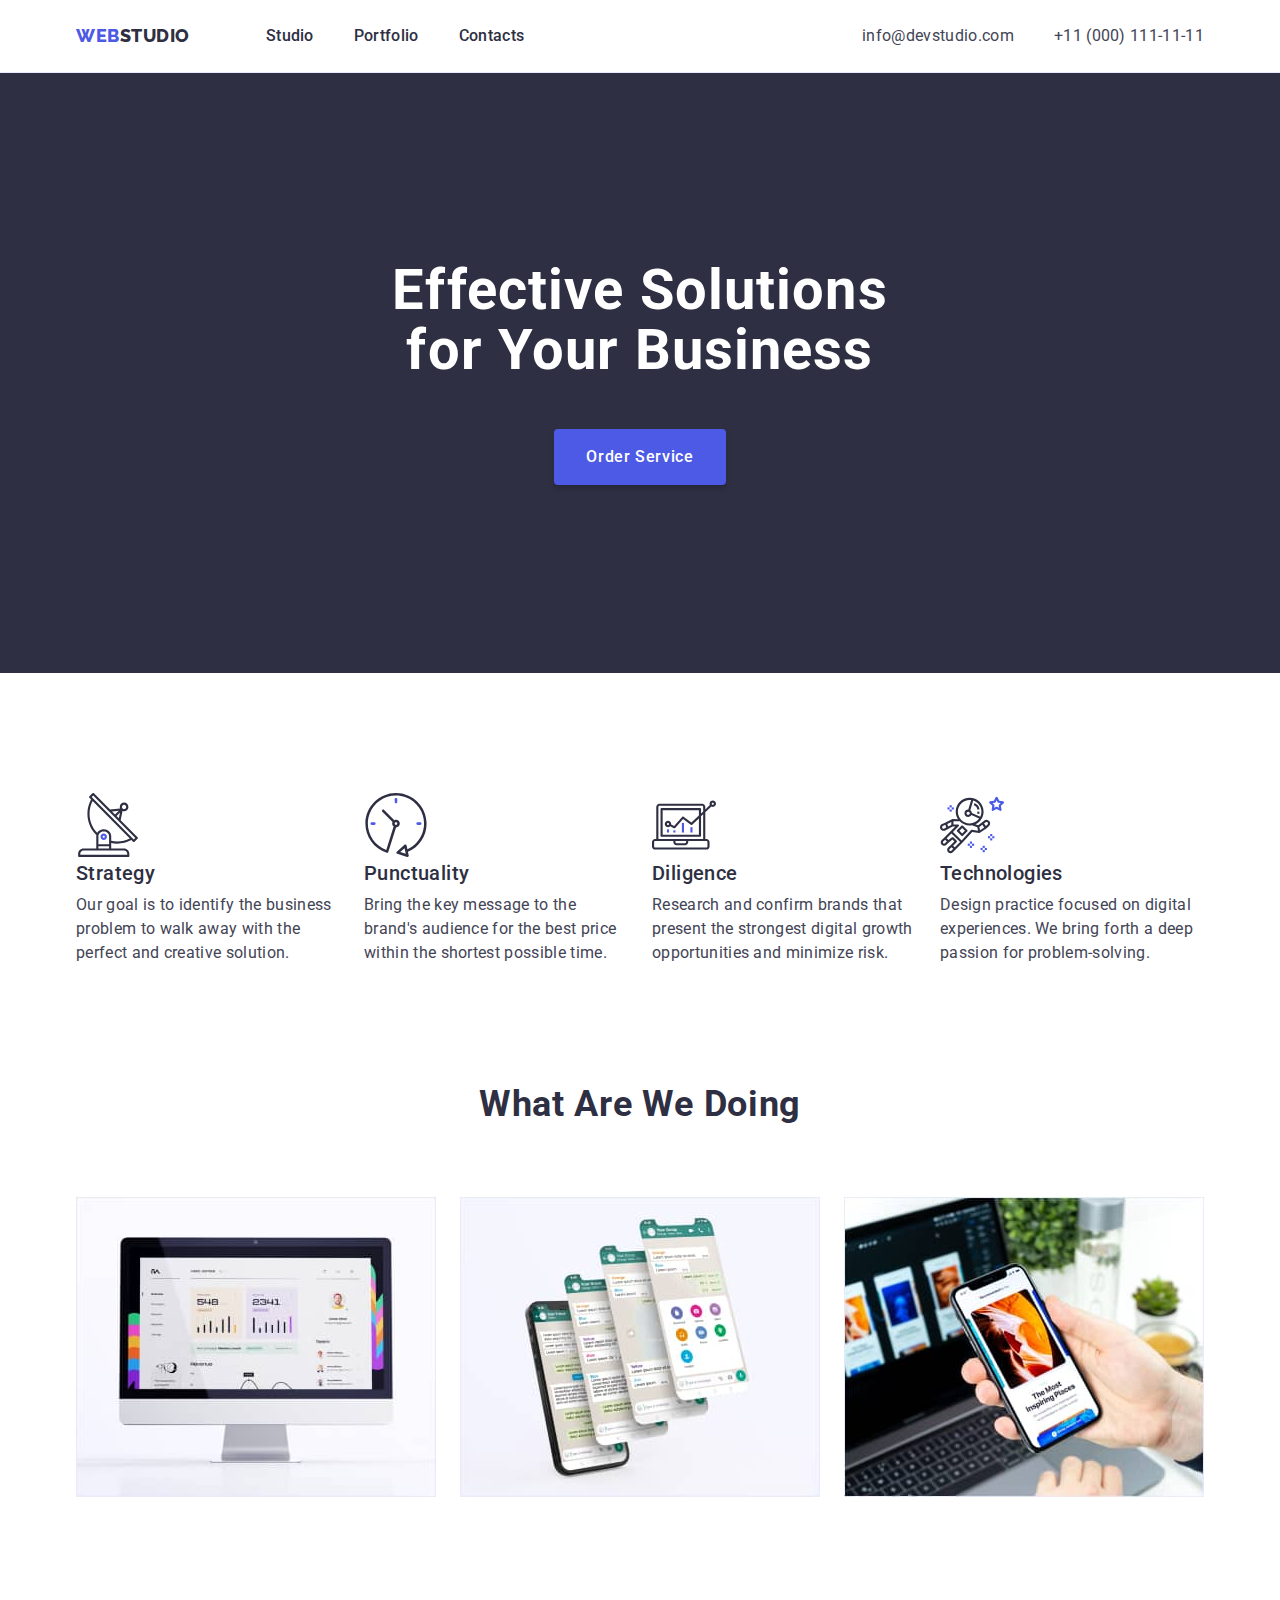
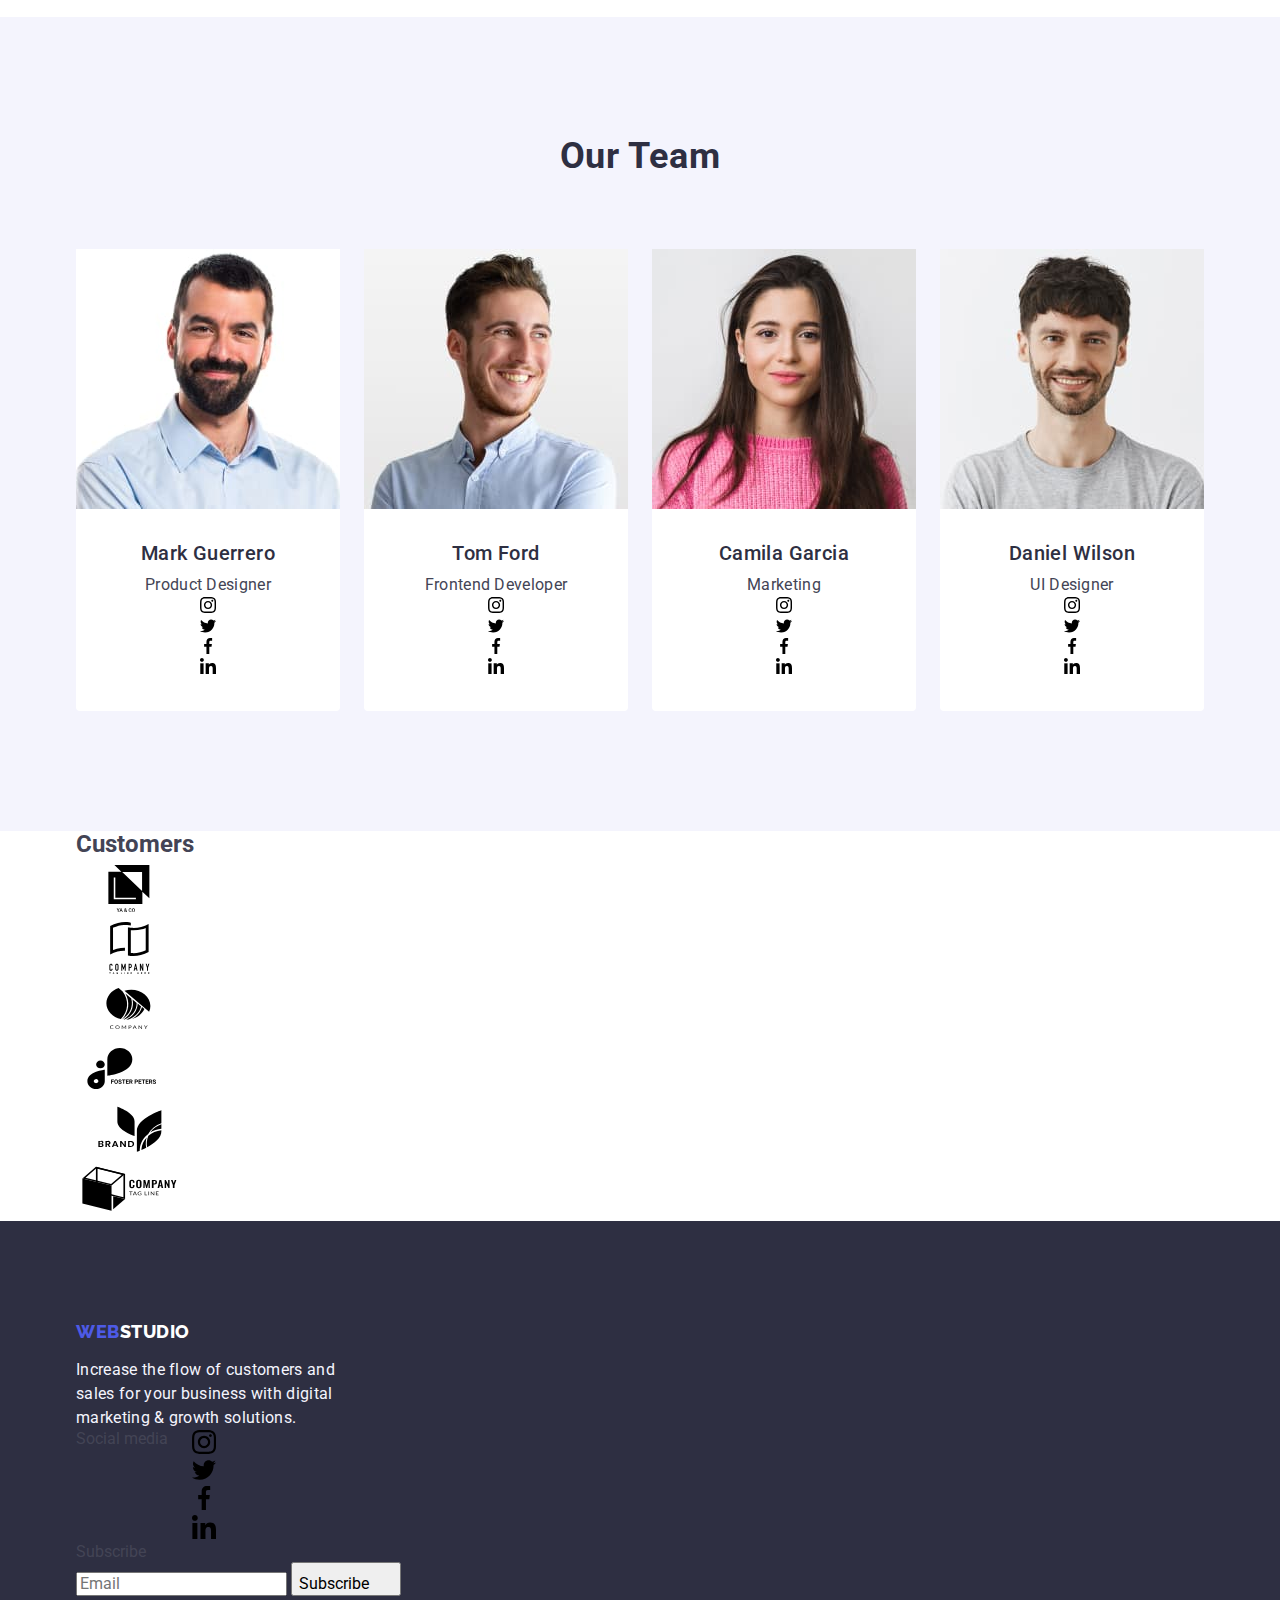
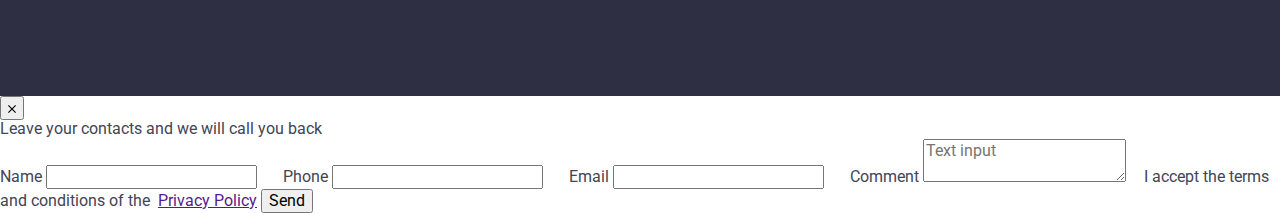
==== index.html @ 89f737aa "up" ====
<!DOCTYPE html>
<html lang="en">
 <head>
     <meta charset="UTF-8" />
     <meta http-equiv="X-UA-Compatible" content="IE=edge" />
     <meta name="viewport" content="width=device-width, initial-scale=1.0" />
     <link rel="preconnect" href="https://fonts.googleapis.com" />
     <link rel="preconnect" href="https://fonts.gstatic.com" crossorigin />
     <link href="https://fonts.googleapis.com/css2?family=Roboto:wght@400;500;700&family=Raleway:wght@800&display=swap" rel="stylesheet"/>   
     <link rel="stylesheet" href="https://cdn.jsdelivr.net/npm/modern-normalize@1.1.0/modern-normalize.min.css"/>   
     <link rel="stylesheet" href="./css/styles.css" />
     <title>Effective Solutions for Your Business</title>
 </head>
 <body>
 <!-- Header -->
 <header class="header">
     <div class="container header-container">
     <nav class="navi navi-container">
         <a class="link logo link-logo" href="./index.html">Web<span class="light-theme">Studio</span></a>
         <ul class="list list-container">       
         <li class="navi-list">   
         <a class="navi-list-item link active studio-underline" href="./index.html">Studio</a> 
         </li>         
         <li class="navi-list">
         <a class="navi-list-item link" href="./portfolio.html" >Portfolio</a>        
         </li>
         <li class="navi-list">
         <a class="navi-list-item link" href="">Contacts</a>
         </li>
         </ul>
     </nav>
     <address class="contacts contacts-container">
         <ul class="list list-contacts-container">
         <li class="contacts-list-item">
         <a class="contacts-search link" href="mailto:info@devstudio.com">info@devstudio.com</a>      
         </li>
         <li class="contacts-list-item">
         <a class="contacts-search link" href="tel:+110001111111">+11 (000) 111-11-11</a>             
         </li>
         </ul>
     </address>
     </div>
 </header>


 <!-- Primary -->
 <main>
     <section class="section-main dark-theme section">
         <div class="container hero-container">
         <h1 class="main-title">Effective Solutions for Your Business</h1>   
         <button class="button" type="button" data-modal-open>Order Service</button>
         </div>
     </section>
     <section class="section section-subtitle">
         <div class="container">
         <h2 class="middle-subtitle visually-hidden">Features</h2>
         <ul class="list subtitle-container">
         <li class="subtitle-list">
         <div class="svg-container">
         <svg class="svg-container-icon" width="64" height="64" >
         <use href="./images/icons.svg#antenna"></use>
         </svg>
         </div>
         <h3 class="subtitle-features">Strategy</h3>
         <p class="description">
             Our goal is to identify the business problem to walk away with
             the perfect and creative solution.
         </p>
         </li>
         <li class="subtitle-list">
         <div class="svg-container">
         <svg width="64" height="64" class="svg-container-icon">
         <use href="./images/icons.svg#clock"></use>
         </svg>
         </div>
         <h3 class="subtitle-features">Punctuality</h3>
         <p class="description">
             Bring the key message to the brand's audience for the best price
             within the shortest possible time.
         </p>
         </li>
         <li class="subtitle-list">
         <div class="svg-container">
         <svg width="64" height="64" class="svg-container-icon">
         <use href="./images/icons.svg#diagram"></use>
         </svg>
         </div>
         <h3 class="subtitle-features">Diligence</h3>
         <p class="description">
             Research and confirm brands that present the strongest digital
             growth opportunities and minimize risk.
         </p>
         </li>
         <li class="subtitle-list">
         <div class="svg-container">
         <svg width="64" height="64" class="svg-container-icon">
         <use href="./images/icons.svg#astronaut"></use>
         </svg>
         </div>
         <h3 class="subtitle-features">Technologies</h3>
         <p class="description">
             Design practice focused on digital experiences. We bring forth a
             deep passion for problem-solving.
         </p>
         </li>
         </ul>
         </div>
     </section>
     <section class="section image-section">
         <div class="container">
         <h2 class="image-title">What are we doing</h2>
         <ul class="list list-wrapper">
         <li class="wrapper-item">
         <img src="./images/hero/img1.jpg"  alt="website"  width="360"  height="300"/>                              
         </li>
         <li class="wrapper-item">
         <img src="./images/hero/img2.jpg" alt="website"  width="360"  height="300"/>            
         </li>
         <li class="wrapper-item"> 
         <img src="./images/hero/img3.jpg"  alt="website"  width="360"  height="300"/>       
         </li>
         </ul>
         </div>
     </section>

     <section class="section team-section">
         <div class="container">
         <h2 class="team-title">Our Team</h2>
         <ul class="list team-container">
         <li class="team-list">
         <img src="./images/team/teamcard1.jpg" alt="employee photo" width="264" height="260"/>                             
         <div class="team-list-container">
         <h3 class="employee-name">Mark Guerrero</h3>
         <p class="employee-position">Product Designer</p>
         <ul class="social-list list">
         <li class="social-list-item">
         <a href="" class="social-list-link">
         <svg width="16" height="16" class="social-list-icon">
         <use href="./images/icons.svg#instagram"></use>
         </svg>
         </a>
         </li>
         <li class="social-list-item">
         <a href="" class="social-list-link">
         <svg width="16" height="16" class="social-list-icon">
         <use href="./images/icons.svg#twitter"></use>
         </svg>
         </a>
         </li>
         <li class="social-list-item">
         <a href="" class="social-list-link">
         <svg width="16" height="16" class="social-list-icon">
         <use href="./images/icons.svg#facebook"></use>
         </svg>
         </a>
         </li>
         <li class="social-list-item">
         <a href="" class="social-list-link">
         <svg width="16" height="16" class="social-list-icon">
         <use href="./images/icons.svg#linkedin"></use>
         </svg>
         </a>
         </li>
         </ul>
         </div>
         </li>
         <li class="team-list">
         <img src="./images/team/teamcard2.jpg"  alt="employee photo" width="264" height="260"/>   
         <div class="team-list-container">
         <h3 class="employee-name">Tom Ford</h3>
         <p class="employee-position">Frontend Developer</p>
         <ul class="social-list list">
         <li class="social-list-item">
         <a href="" class="social-list-link">
         <svg width="16" height="16" class="social-list-icon">
         <use href="./images/icons.svg#instagram"></use>
         </svg>
         </a>
         </li>
         <li class="social-list-item">
         <a href="" class="social-list-link">
         <svg width="16" height="16" class="social-list-icon">
         <use href="./images/icons.svg#twitter"></use>
         </svg>
         </a>
         </li>
         <li class="social-list-item">
         <a href="" class="social-list-link">
         <svg width="16" height="16" class="social-list-icon">
         <use href="./images/icons.svg#facebook"></use>
         </svg>
         </a>
         </li>
         <li class="social-list-item">
         <a href="" class="social-list-link">
         <svg width="16" height="16" class="social-list-icon">
         <use href="./images/icons.svg#linkedin"></use>
         </svg>
         </a>
         </li>
         </ul>
         </div>
         </li>
         <li class="team-list">
         <img src="./images/team/teamcard3.jpg" alt="employee photo" width="264" height="260"/>
         <div class="team-list-container">
         <h3 class="employee-name">Camila Garcia</h3>
         <p class="employee-position">Marketing</p>
         <ul class="social-list list">
         <li class="social-list-item">
         <a href="" class="social-list-link">
         <svg width="16" height="16" class="social-list-icon">
         <use href="./images/icons.svg#instagram"></use>
         </svg>
         </a>
         </li>
         <li class="social-list-item">
         <a href="" class="social-list-link">
         <svg width="16" height="16" class="social-list-icon">
         <use href="./images/icons.svg#twitter"></use>
         </svg>
         </a>
         </li>
         <li class="social-list-item">
         <a href="" class="social-list-link">
         <svg width="16" height="16" class="social-list-icon">
         <use href="./images/icons.svg#facebook"></use>
         </svg>
         </a>
         </li>
         <li class="social-list-item">
         <a href="" class="social-list-link">
         <svg width="16" height="16" class="social-list-icon">
         <use href="./images/icons.svg#linkedin"></use>
         </svg>
         </a>
         </li>
         </ul>
         </div>
         </li>
         <li class="team-list">
         <img src="./images/team/teamcard4.jpg" alt="employee photo" width="264" height="260"/>
         <div class="team-list-container">
         <h3 class="employee-name">Daniel Wilson</h3>
         <p class="employee-position">UI Designer</p>
         <ul class="social-list list">
         <li class="social-list-item">
         <a href="" class="social-list-link">
         <svg width="16" height="16" class="social-list-icon">
         <use href="./images/icons.svg#instagram"></use>
         </svg>
         </a>
         </li>
         <li class="social-list-item">
         <a href="" class="social-list-link">
         <svg width="16" height="16" class="social-list-icon">
         <use href="./images/icons.svg#twitter"></use>
         </svg>
         </a>
         </li>
         <li class="social-list-item">
         <a href="" class="social-list-link">
         <svg width="16" height="16" class="social-list-icon">
         <use href="./images/icons.svg#facebook"></use>
         </svg>
         </a>
         </li>
         <li class="social-list-item">
         <a href="" class="social-list-link">
         <svg width="16" height="16" class="social-list-icon">
         <use href="./images/icons.svg#linkedin"></use>
         </svg>
         </a>
         </li>
         </ul>
         </div>
         </li>
         </ul>
         </div>
     </section>
     <section class="customers-section">
         <div class="container">
         <h2 class="customers-title">Customers</h2>
         <ul class="customers-list list">
         <li class="customers-list-item">
         <a href="" class="customers-list-link">
         <svg width="104" height="56" class="customers-list-icon">
         <use href="./images/icons.svg#logo"></use>
         </svg>
         </a>
         </li>
         <li class="customers-list-item">
         <a href="" class="customers-list-link">
         <svg width="104" height="56" class="customers-list-icon">
         <use href="./images/icons.svg#logo-1"></use>
         </svg>
         </a>
         </li>
         <li class="customers-list-item">
         <a href="" class="customers-list-link">
         <svg width="104" height="56" class="customers-list-icon">
         <use href="./images/icons.svg#logo-2"></use>
         </svg>
         </a>
         </li>
         <li class="customers-list-item">
         <a href="" class="customers-list-link">
         <svg width="104" height="56" class="customers-list-icon">
         <use href="./images/icons.svg#logo-3"></use>
         </svg>
         </a>
         </li>
         <li class="customers-list-item">
         <a href="" class="customers-list-link">
         <svg width="104" height="56" class="customers-list-icon">
         <use href="./images/icons.svg#logo-4"></use>
         </svg>
         </a>
         </li>
         <li class="customers-list-item">
         <a href="" class="customers-list-link">
         <svg width="104" height="56" class="customers-list-icon">
         <use href="./images/icons.svg#logo-5"></use>
         </svg>
         </a>
         </li>
         </ul>
         </div>
     </section>
 </main>

 <!-- Footer -->

 <footer class="footer">
         <div class="container footer-container">
         <div class="footer-left-container">
         <a class="link logo logo-style" href="./index.html">Web<span class="dark-theme">Studio</span></a>
         <p class="footer-text">
          Increase the flow of customers and sales for your business with
          digital marketing & growth solutions.
         </p>
         </div>
         <div class="social list-wrapper">
         <p class="social-text">Social media</p>
         <ul class="social-list-footer list">
         <li class="social-list-item">
         <a href="" class="social-list-link-footer">
         <svg width="24" height="24" class="social-list-icon-footer">
         <use href="./images/icons.svg#instagram"></use>
         </svg>
         </a>
         </li>
         <li class="social-list-item">
         <a href="" class="social-list-link-footer">
         <svg width="24" height="24" class="social-list-icon-footer">
         <use href="./images/icons.svg#twitter"></use>
         </svg>
         </a>
         </li>
         <li class="social-list-item">
         <a href="" class="social-list-link-footer">
         <svg width="24" height="24" class="social-list-icon-footer">
         <use href="./images/icons.svg#facebook"></use>
         </svg>
         </a>
         </li>
         <li class="social-list-item">
         <a href="" class="social-list-link-footer">
         <svg width="24" height="24" class="social-list-icon-footer">
         <use href="./images/icons.svg#linkedin"></use>
         </svg>
         </a>
         </li>
         </ul>
         </div>
         
     <form>
         <p class="subscr-text">Subscribe</p>
         <div class="subscr-wrapper">
         <input type="email" name="user_subscription" placeholder="Email" class="subscr-input" />
         <button type="submit" class="subscr-btn">
               Subscribe<svg width="24" height="24" class="subscr-icon">
         <use href="./images/icons.svg#subscr"></use>
         </svg>
         </button>
         </div>
         </form>
         </div>
 </footer>
 <!-- Modal -->
 
 <div class="backdrop is-hidden" data-modal>
    <div class="modal">
      <button type="button" class="modal-btn-close" data-modal-close>
        <svg width="8" height="8" class="modal-btn-icon">
          <use href="./images/icons.svg#close-button"></use>
        </svg>
      </button>
      <p class="modal-text">Leave your contacts and we will call you back</p>
      <form class="modal-form">
        <label class="modal-form-field">
          <span class="modal-form-input-desc">Name</span>
          <span class="modal-form-input-wrapper">
            <input
              type="text"
              name="user_name"
              class="modal-form-input"
              required
              pattern="^[a-zA-zа-яА-Я-і-І-ї-Ї]+$"
              minlength="2" />
            <svg class="modal-form-icon" width="18" height="18">
              <use href="./images/icons.svg#person"></use>
            </svg>
          </span>
        </label>
        <label class="modal-form-field">
          <span class="modal-form-input-desc">Phone</span>
          <span class="modal-form-input-wrapper">
            <input
              type="tel"
              name="user_phone"
              class="modal-form-input"
              required
              pattern="^\d{10}$"
              title="xxx-xxx-xx-xx" />
            <svg class="modal-form-icon" width="18" height="24">
              <use href="./images/icons.svg#phone"></use>
            </svg>
          </span>
        </label>
        <label class="modal-form-field">
          <span class="modal-form-input-desc">Email</span>
          <span class="modal-form-input-wrapper">
            <input type="email" name="user_email" class="modal-form-input" required />
            <svg class="modal-form-icon" width="18" height="24">
              <use href="./images/icons.svg#email"></use>
            </svg>
          </span>
        </label>
        <label class="modal-form-field-comments">
          <span class="modal-form-input-desc">Comment</span>
          <textarea name="user_comments" placeholder="Text input" class="modal-form-comments"></textarea>
        </label>
        <input id="user_policy" type="checkbox" name="user_policy" class="modal-form-check visually-hidden" />
        <label for="user_policy" class="modal-form-check-desc">
          <span class="modal-form-fake-check">
            <svg width="10" height="8" class="modal-form-fake-icon">
              <use href="./images/icons.svg#fake-check"></use>
            </svg>
          </span>
          I accept the terms and conditions of the&nbsp;
          <a href="" class="modal-form-check-link">Privacy Policy</a>
        </label>
        <button type="submit" class="modal-submit-btn">Send</button>
      </form>
    </div>
  </div>
  <script src="./js/modal.js"></script>
 </body>
 </html>
---- css/styles.css ----
:root {
  --primary-font: 'Roboto', sans-serif;
  --secondary-font: 'Raleway', sans-serif;
  --primary-background-color: #ffffff;
  --secondary-background-color: #4d5ae5;
  --primary-text-color: #434455;
  --secondary-text-color: #2e2f42;
  --primary-button-color: #4d5ae5;
  --primary-button-background-color: #f4f4fd;
}

h1,
h2,
h3,
p {
  margin-top: 0;
  margin-bottom: 0;
}

ul {
  margin-top: 0;
  margin-bottom: 0;
  padding-left: 0;
}

img {
  display: block;
}

body {
  font-family: var(--primary-font);
  background-color: var(--primary-background-color);
  color: var(--primary-text-color);
}

.container {
  width: 1158px;
  margin: 0 auto;
  padding: 0 15px 0 15px;
}

.section {
  padding-top: 120px;
  padding-bottom: 120px;
}

.list {
  list-style: none;
}

.link {
  text-decoration: none;
}

.dark-theme {
  color: #ffffff;
}

.light-theme {
  color: #2e2f42;
}

.visually-hidden {
  position: absolute;
  width: 1px;
  height: 1px;
  margin: -1px;
  border: 0;
  padding: 0;
  white-space: nowrap;
  clip-path: inset(100%);
  clip: rect(0 0 0 0);
  overflow: hidden;
}

.header {
  border-bottom: 1px solid #e7e9fc;
}

.header-container {
  display: flex;
  align-items: center;
  justify-content: space-between;
}

.navi-container {
  display: flex;
  align-items: center;
}

.link-logo {
  margin-right: 76px;
}

.list-container {
  display: flex;
  align-items: center;
}

.navi-list:not(:last-child) {
  margin-right: 40px;
}

.list-contacts-container {
  display: flex;
  align-items: center;
  margin-left: auto;
}

.contacts-list-item:not(:last-child) {
  margin-right: 40px;
}

.logo {
  font-family: var(--secondary-font);
  color: #4d5ae5;
}

.navi-list-item {
  display: block;
  color: var(--secondary-text-color);
  font-weight: 500;
  font-size: 16px;
  line-height: 1.5;
  letter-spacing: 0.02em;
  padding-top: 24px;
  padding-bottom: 24px;
}

.navi-list-item:hover,
.navi-list-item:focus {
  color: #404bbf;
}

.contacts {
  font-style: normal;
}

.contacts-search .link {
  font-weight: 400;
  font-size: 16px;
  line-height: 1.5;
  letter-spacing: 0.02em;
  color: #434455;
}

.contacts-search:hover,
.contacts-search:focus {
  color: #404bbf;
}

.section-main {
  padding: 188px 0;
  background: #2e2f42; 
}

.hero-container {
  text-align: center;
  margin: 0 auto;
}

.main-title {
  font-weight: 700;
  font-size: 56px;
  line-height: 1.07;
  letter-spacing: 0.02em;
  text-align: center;
  max-width: 496px;
  margin: 0 auto 48px auto;
}



.button {
  display: block;
  margin: auto;
  min-width: 169px;
  height: 56px;
  border: none;
  padding: 16px 32px 16px 32px;
  text-align: center;
  box-shadow: 0px 4px 4px rgba(0, 0, 0, 0.15);
  border-radius: 4px;
  font-family: inherit;
  font-weight: 500;
  font-size: 16px;
  line-height: 1.5;
  letter-spacing: 0.04em;
  color: #ffffff;
  background-color: #4d5ae5;
  cursor: pointer;
}

.button:hover,
.button:focus {
  background-color: #404bbf;
}

.subtitle-container {
  display: flex;
  justify-content: space-between;
  gap: 24px;
}

.subtitle-list {
  width: calc(100% - 72px / 4);
}

.subtitle-features {
  font-weight: 500;
  font-size: 20px;
  line-height: 1.2;
  letter-spacing: 0.02em;
  color: #2e2f42;
  margin-bottom: 8px;
}

.description {
  font-size: 16px;
  line-height: 1.5;
  letter-spacing: 0.02em;
  color: #434455;
}

.image-section {
  padding-top: 0;
}

.list-wrapper {
  display: flex;
  gap: 24px;
}

.wrapper-item {
  flex-basis: calc(100% - 48px / 3);
}

.image-title {
  font-weight: 700;
  font-size: 36px;
  line-height: 1.11;
  text-align: center;
  letter-spacing: 0.02em;
  text-transform: capitalize;
  color: var(--secondary-text-color);
  margin-bottom: 72px;
  text-align: center;
}

.team-section {
  background-color: #f4f4fd;
}

.team-title {
  font-size: 36px;
  line-height: 1.11;
  text-align: center;
  letter-spacing: 0.02em;
  text-transform: capitalize;
  color: var(--secondary-text-color);
  margin-bottom: 72px;
  text-align: center;
}

.team-container {
  display: flex;
  gap: 24px;
}

.team-list-container {
  padding: 32px 16px;
  text-align: center;
}

.team-list {
  background-color: #ffffff;
  flex-basis: calc(100% - 72px / 4);
  border-radius: 0px 0px 4px 4px;
}

.employee-name {
  font-weight: 500;
  font-size: 20px;
  line-height: 1.2;
  letter-spacing: 0.02em;
  margin-bottom: 8px;
  color: var(--secondary-text-color);
}

.employee-position {
  font-weight: 400;
  font-size: 16px;
  line-height: 1.5;
  letter-spacing: 0.02em;
  color: var(--primary-text-color);
}

.footer {
  background: #2e2f42;
}

.footer {
  padding-top: 100px;
  padding-bottom: 100px;
}

.logo-style {
  display: inline-block;
  margin-bottom: 16px;
}

.footer-text {
  font-size: 16px;
  line-height: 1.5;
  letter-spacing: 0.02em;
  color: #f4f4fd;
  width: 264px;
}

:root {
  --primary-font: 'Roboto', sans-serif;
  --secondary-font: 'Raleway', sans-serif;
  --primary-background-color: #ffffff;
  --secondary-background-color: #4d5ae5;
  --primary-text-color: #434455;
  --secondary-text-color: #2e2f42;
  --primary-button-color: #4d5ae5;
  --primary-button-background-color: #f4f4fd;
}

body {
  font-family: var(--primary-font);
  background-color: var(--primary-background-color);
  color: var(--primary-text-color);
}

.list {
  list-style: none;
}

.link {
  text-decoration: none;
}

.logo {
  font-family: var(--secondary-font);
  color: #4d5ae5;
  font-weight: 800;
  font-size: 18px;
  line-height: 1.17;
  letter-spacing: 0.03em;
  text-transform: uppercase;
}

.logo-style {
  color: #2e2f42;
}

.navi-list {
  color: var(--secondary-text-color);
  font-weight: 500;
  font-size: 16px;
  line-height: 1.5;
  letter-spacing: 0.02em;
}

.navi-list:hover,
.navi-list:focus {
  color: #404bbf;
}

.contacts {
  font-style: normal;
}

.contacts-search {
  font-weight: 400;
  font-size: 16px;
  line-height: 1.5;
  letter-spacing: 0.02em;
  color: #434455;
}

.contacts-search:hover,
.contacts-search:focus {
  color: #404bbf;
}

.button-item {
  font-family: var(--primary-font);
  font-weight: 500;
  font-size: 16px;
  line-height: 1.5;
  letter-spacing: 0.04em;
  color: #4d5ae5;
  background-color: #f4f4fd;  
}

.button-item:hover,
.button-item:focus {
  color: #ffffff;
  background-color: #404bbf;
  cursor: pointer;
}

.features-title {
  font-weight: 500;
  font-size: 20px;
  line-height: 1.2;
  letter-spacing: 0.02em;
  color: var(--secondary-text-color);
}

.features-subtitle {
  font-size: 16px;
  line-height: 1.5;
  letter-spacing: 0.02em;
  color: var(--primary-text-color);
}

.footer {
  background: #2e2f42;
}

.logo {
  font-family: var(--secondary-font);
  color: #4d5ae5;
  font-weight: 800;
  font-size: 18px;
  line-height: 1.17;
  letter-spacing: 0.03em;
  text-transform: uppercase;
}

.style-logo {
  color: #f4f4fd;
}

.conclusion {
  font-size: 16px;
  line-height: 1.5;
  letter-spacing: 0.02em;
  color: #f4f4fd;
}

.list-button {
  display: flex;
  justify-content: center;
  margin: 0 auto;
  gap: 24px;
  margin-bottom: 72px;
}

.button-nav {
  padding-top: 96px;
}

.button-item {
  font-family: inherit;
  font-weight: 500;
  font-size: 16px;
  line-height: 1.5;
  letter-spacing: 0.04em;
  color: var(--primary-button-color);
  background: var(--primary-button-background-color);
  border: 1px solid #e7e9fc;
  border-radius: 4px;
  padding: 12px 24px;
}

.button-item:hover,
.button-item:focus {
  background-color: #404bbf;
  color: #ffffff;
  border: 1px solid transparent;
}

.title {
  font-weight: 700;
  font-size: 36px;
  line-height: 1.1;
  letter-spacing: 0.02em;
  text-transform: capitalize;
  color: #2e2f42;
}


.features-title {
  margin-bottom: 8px;
}
.project-list {
  display: flex;
  flex-wrap: wrap;
  column-gap: 24px;
  row-gap: 48px;
  flex-basis: calc(100% - 72px / 3);
  margin-bottom: 8px;
}

.project-item {
  padding: 32px 16px;
  border: 1px solid #e7e9fc;
  border-top: none;
}
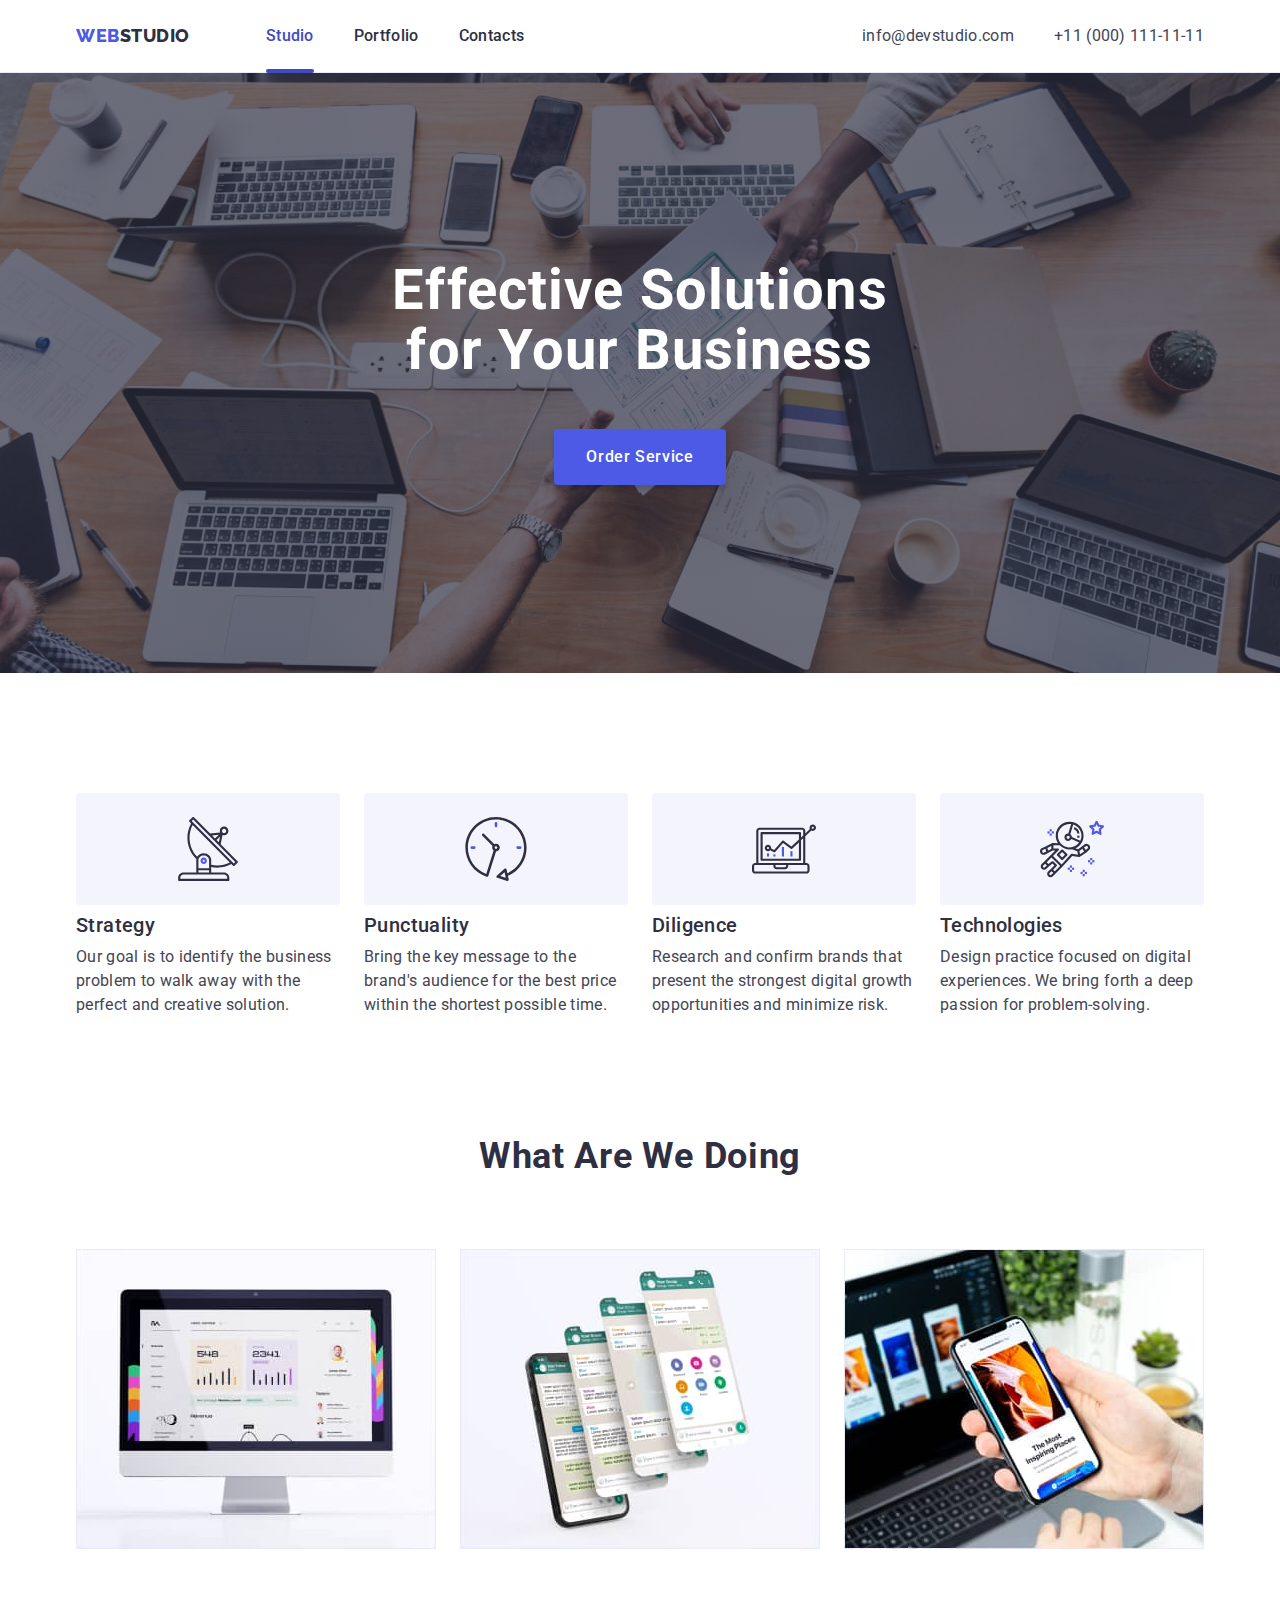
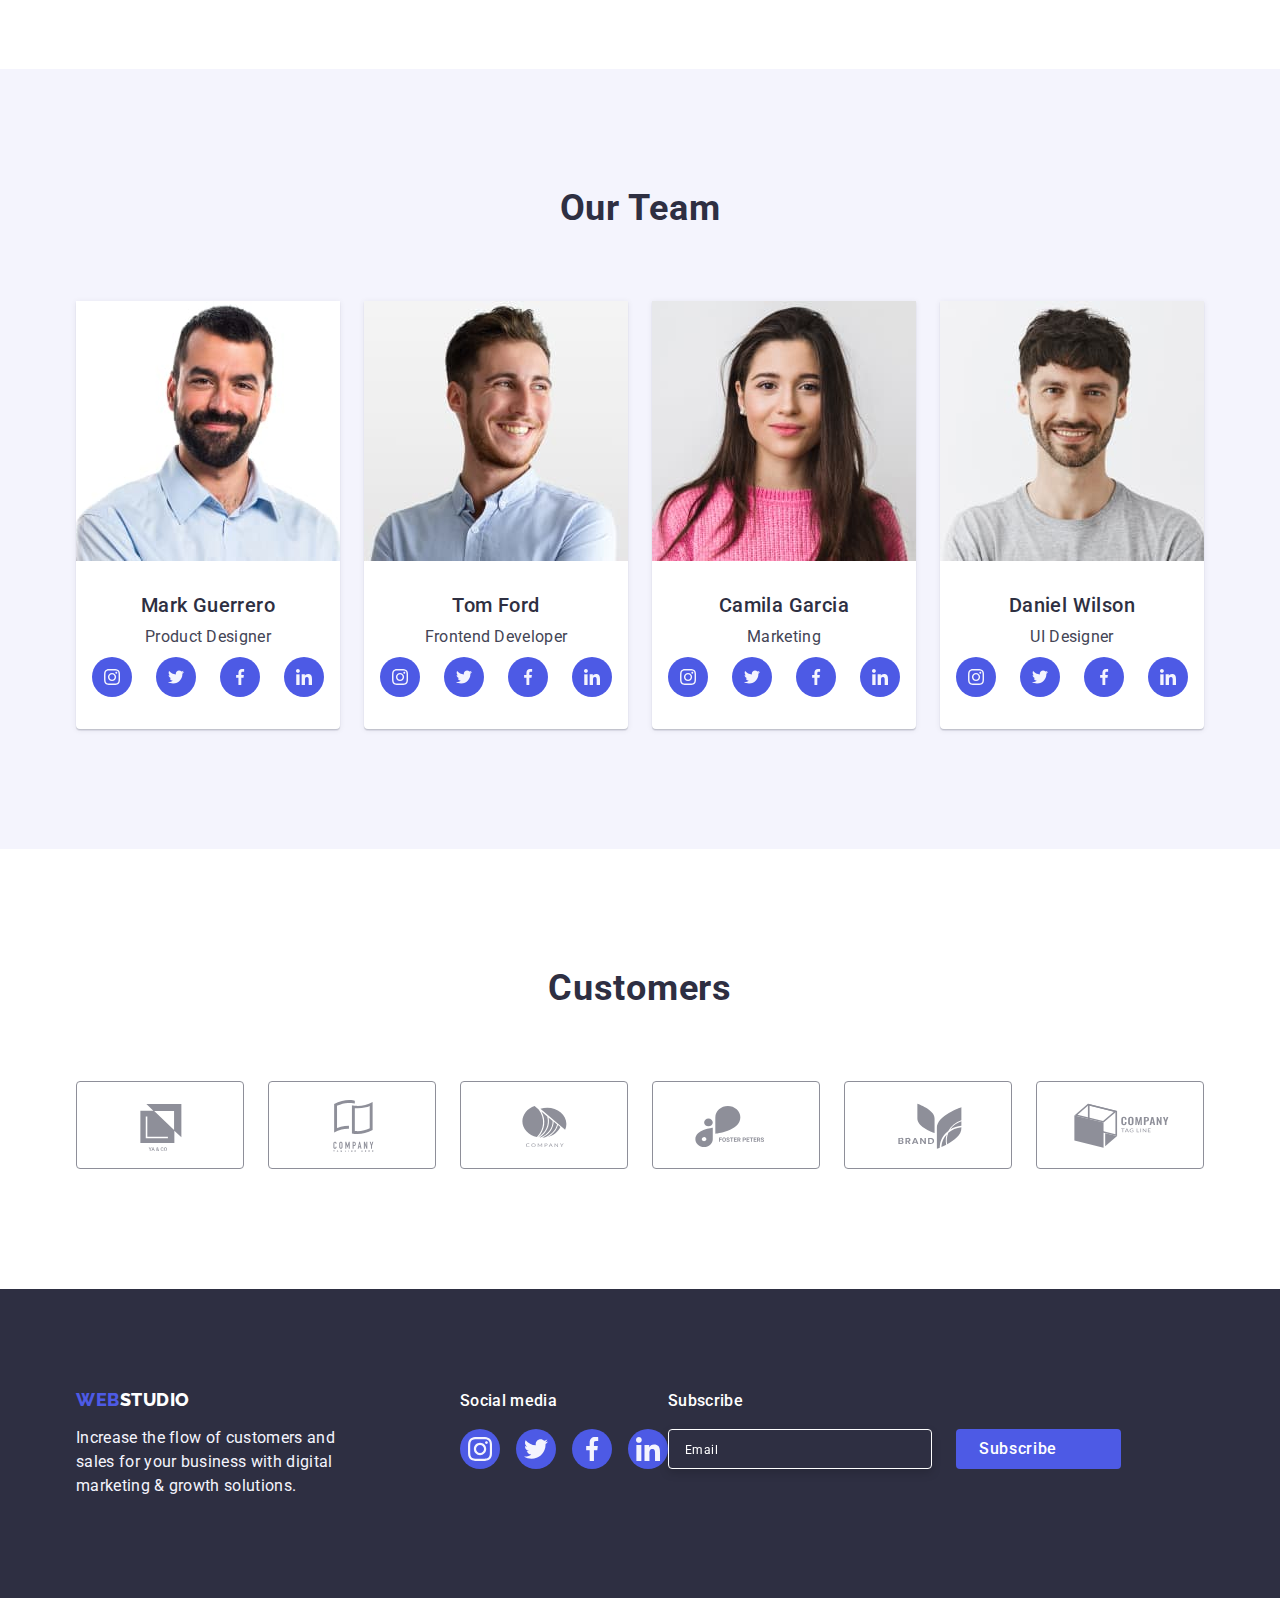
==== commit c0f33c2b: "up" ====
--- a/index.html
+++ b/index.html
@@ -340,7 +340,7 @@
           digital marketing & growth solutions.
          </p>
          </div>
-         <div class="social list-wrapper">
+         <div class="social list-wrap">
          <p class="social-text">Social media</p>
          <ul class="social-list-footer list">
          <li class="social-list-item">
@@ -408,7 +408,7 @@
               required
               pattern="^[a-zA-zа-яА-Я-і-І-ї-Ї]+$"
               minlength="2" />
-            <svg class="modal-form-icon" width="18" height="18">
+            <svg width="18" height="18" class="modal-form-icon" >
               <use href="./images/icons.svg#person"></use>
             </svg>
           </span>
--- a/css/styles.css
+++ b/css/styles.css
@@ -1,447 +1,903 @@
 :root {
-  --primary-font: 'Roboto', sans-serif;
-  --secondary-font: 'Raleway', sans-serif;
-  --primary-background-color: #ffffff;
-  --secondary-background-color: #4d5ae5;
-  --primary-text-color: #434455;
-  --secondary-text-color: #2e2f42;
-  --primary-button-color: #4d5ae5;
-  --primary-button-background-color: #f4f4fd;
-}
-
-h1,
-h2,
-h3,
-p {
-  margin-top: 0;
-  margin-bottom: 0;
-}
-
-ul {
-  margin-top: 0;
-  margin-bottom: 0;
-  padding-left: 0;
-}
-
-img {
-  display: block;
-}
-
-body {
-  font-family: var(--primary-font);
-  background-color: var(--primary-background-color);
-  color: var(--primary-text-color);
-}
-
-.container {
-  width: 1158px;
-  margin: 0 auto;
-  padding: 0 15px 0 15px;
-}
-
-.section {
-  padding-top: 120px;
-  padding-bottom: 120px;
-}
-
-.list {
-  list-style: none;
-}
-
-.link {
-  text-decoration: none;
-}
-
-.dark-theme {
-  color: #ffffff;
-}
-
-.light-theme {
-  color: #2e2f42;
-}
-
-.visually-hidden {
-  position: absolute;
-  width: 1px;
-  height: 1px;
-  margin: -1px;
-  border: 0;
-  padding: 0;
-  white-space: nowrap;
-  clip-path: inset(100%);
-  clip: rect(0 0 0 0);
-  overflow: hidden;
-}
-
-.header {
-  border-bottom: 1px solid #e7e9fc;
-}
-
-.header-container {
-  display: flex;
-  align-items: center;
-  justify-content: space-between;
-}
-
-.navi-container {
-  display: flex;
-  align-items: center;
-}
-
-.link-logo {
-  margin-right: 76px;
-}
-
-.list-container {
-  display: flex;
-  align-items: center;
-}
-
-.navi-list:not(:last-child) {
-  margin-right: 40px;
-}
-
-.list-contacts-container {
-  display: flex;
-  align-items: center;
-  margin-left: auto;
-}
-
-.contacts-list-item:not(:last-child) {
-  margin-right: 40px;
-}
-
-.logo {
-  font-family: var(--secondary-font);
-  color: #4d5ae5;
-}
-
-.navi-list-item {
-  display: block;
-  color: var(--secondary-text-color);
-  font-weight: 500;
-  font-size: 16px;
-  line-height: 1.5;
-  letter-spacing: 0.02em;
-  padding-top: 24px;
-  padding-bottom: 24px;
-}
-
-.navi-list-item:hover,
-.navi-list-item:focus {
-  color: #404bbf;
-}
-
-.contacts {
-  font-style: normal;
-}
-
-.contacts-search .link {
-  font-weight: 400;
-  font-size: 16px;
-  line-height: 1.5;
-  letter-spacing: 0.02em;
-  color: #434455;
-}
-
-.contacts-search:hover,
-.contacts-search:focus {
-  color: #404bbf;
-}
-
-.section-main {
-  padding: 188px 0;
-  background: #2e2f42; 
-}
-
-.hero-container {
-  text-align: center;
-  margin: 0 auto;
-}
-
-.main-title {
-  font-weight: 700;
-  font-size: 56px;
-  line-height: 1.07;
-  letter-spacing: 0.02em;
-  text-align: center;
-  max-width: 496px;
-  margin: 0 auto 48px auto;
-}
-
-
-
-.button {
-  display: block;
-  margin: auto;
-  min-width: 169px;
-  height: 56px;
-  border: none;
-  padding: 16px 32px 16px 32px;
-  text-align: center;
-  box-shadow: 0px 4px 4px rgba(0, 0, 0, 0.15);
-  border-radius: 4px;
-  font-family: inherit;
-  font-weight: 500;
-  font-size: 16px;
-  line-height: 1.5;
-  letter-spacing: 0.04em;
-  color: #ffffff;
-  background-color: #4d5ae5;
-  cursor: pointer;
-}
-
-.button:hover,
-.button:focus {
+    --primary-font: 'Roboto', sans-serif;
+    --secondary-font: 'Raleway', sans-serif;
+    --primary-background-color: #ffffff;
+    --secondary-background-color: #4d5ae5;
+    --primary-text-color: #434455;
+    --secondary-text-color: #2e2f42;
+    --primary-button-color: #4d5ae5;
+    --primary-button-background-color: #f4f4fd;
+    --icon-color: #8e8f99;
+    --color: currentColor;
+   
+  }
+  
+  h1,
+  h2,
+  h3,
+  p {
+    margin-top: 0;
+    margin-bottom: 0;
+  }
+  
+  ul {
+    margin-top: 0;
+    margin-bottom: 0;
+    padding-left: 0;
+  }
+  
+  img {
+    display: block;
+  }
+  
+  body {
+    font-family: var(--primary-font);
+    background-color: var(--primary-background-color);
+    color: var(--primary-text-color);
+  }
+  
+  .container {
+    width: 1158px;
+    margin-left: auto;
+    margin-right: auto;
+    padding: 0 15px 0 15px;
+  }
+  
+  .section {
+    padding-top: 120px;
+    padding-bottom: 120px;
+  }
+  
+  .list {
+    list-style: none;
+  }
+  
+  .link {
+    text-decoration: none;
+  }
+  
+  .dark-theme {
+    color: #ffffff;
+  }
+  
+  .light-theme {
+    color: #2e2f42;
+  }
+  
+  .visually-hidden {
+    position: absolute;
+    width: 1px;
+    height: 1px;
+    margin: -1px;
+    border: 0;
+    padding: 0;
+    white-space: nowrap;
+    clip-path: inset(100%);
+    clip: rect(0 0 0 0);
+    overflow: hidden;
+  }
+  
+   /**
+  |============================
+  |       HERO 
+  |============================
+   */
+
+
+  .header {
+    border-bottom: 1px solid #e7e9fc;
+    box-shadow: 0px 2px 1px rgba(46, 47, 66, 0.08),
+    0px 1px 1px rgba(46, 47, 66, 0.16), 0px 1px 6px rgba(46, 47, 66, 0.08);
+  }
+  
+  .header-container {
+    display: flex;
+    align-items: center;
+    justify-content: space-between;
+  }
+  
+  .navi-container {
+    display: flex;
+    align-items: center;
+  }
+  
+
+  .logo-style {
+    color: #2e2f42;
+  }
+  
+  .logo {
+    font-family: var(--secondary-font); 
+    font-weight: 800;
+    font-size: 18px;
+    line-height: 1.17;
+    letter-spacing: 0.03em;
+    text-transform: uppercase;
+    color: #4d5ae5;
+
+  } 
+
+ .style-logo {
+   color: #f4f4fd;
+
+  }
+
+  .link-logo {
+    margin-right: 76px;
+  }
+  
+  .list-container {
+    display: flex;
+    align-items: center;
+  }
+  
+  .navi-list {
+    position: relative;
+  }
+  
+  .navi-list:not(:last-child) {
+    margin-right: 40px;
+  }
+  
+  .navi-list-item {
+    position: relative;
+    display: block;
+    font-weight: 500;
+    font-size: 16px;
+    color: #2e2f42;
+    line-height: 1.5;
+    letter-spacing: 0.02em;
+    padding-top: 24px;
+    padding-bottom: 24px;
+    transition: color 250ms cubic-bezier(0.4, 0, 0.2, 1);
+  }
+
+  .navi-list-item:hover,
+  .navi-list-item:focus {
+   color: #404BBF;
+  }
+  
+  .contacts {
+    font-style: normal;
+  }
+  
+  .list-contacts-container {
+    display: flex;
+    align-items: center;
+    margin-left: auto;
+  }
+  
+  .contacts-list-item:not(:last-child) {
+    margin-right: 40px;
+  }
+  
+  .contacts-list-item {
+    transition: color 250ms cubic-bezier(0.4, 0, 0.2, 1);
+  }
+   
+  .contacts-search {
+    font-weight: 400;
+    font-size: 16px;
+    line-height: 1.5;
+    letter-spacing: 0.02em;
+    color: #434455;
+    transition: color 250ms cubic-bezier(0.4, 0, 0.2, 1); 
+  }
+  
+  .contacts-search:hover,
+  .contacts-search:focus {
+    color: #404bbf;
+  }
+  
+  
+
+  .active {
+    color: #404bbf; 
+  }
+
+
+  .studio-underline::after {
+    content: "";
+    display: inline-block;
+    width: 48px;
+    height: 4px;
+    background: #404bbf;
+    border-radius: 2px;
+    position: absolute;
+    left: 0;
+    bottom:-1px;
+    transition: color 250ms cubic-bezier(0.4, 0, 0.2, 1);
+  }
+
+
+/**
+  |============================
+  |       Primary
+  |============================
+*/
+
+
+  .section-main {
+   max-width: 1440px;
+   height: 600px; 
+   margin: 0 auto;
+   background: #2e2f42; 
+   background-image: linear-gradient(rgba(46, 47, 66, 0.7),
+   rgba(46, 47, 66, 0.7)),     
+   url(..//images/bg/peopleoffice.jpg);
+   background-size: cover;
+   background-position: center;  
+   background-repeat: no-repeat;     
+   padding: 188px 0; 
+  } 
+       
+  .hero-container {
+    text-align: center;
+    margin: 0 auto;
+  }
+  
+  .main-title {
+    font-weight: 700;
+    font-size: 56px;
+    line-height: 1.07;
+    letter-spacing: 0.02em;
+    text-align: center;
+    max-width: 496px;
+    margin: 0 auto 48px auto;
+  }
+  
+  
+  .button {
+    display: block;
+    margin: auto;
+    min-width: 169px;
+    height: 56px;
+    border: none;
+    padding: 16px 32px 16px 32px;
+    text-align: center;
+    box-shadow: 0px 4px 4px rgba(0, 0, 0, 0.15);
+    border-radius: 4px;
+    font-family: inherit;
+    font-weight: 500;
+    font-size: 16px;
+    line-height: 1.5;
+    letter-spacing: 0.04em;
+    color: #ffffff;
+    background-color: #4d5ae5;
+    cursor: pointer;
+    transition: background-color 250ms cubic-bezier(0.4, 0, 0.2, 1);
+  }
+  
+  .button:hover,
+  .button:focus {
+    background-color: #404bbf;
+    
+  }
+  
+  
+  .subtitle-container {
+    display: flex;
+    justify-content: space-between;
+    gap: 24px;
+  }
+  
+  .subtitle-list {
+    width: calc(100% - 72px / 4);
+  }
+  
+  .subtitle-features {
+    font-weight: 500;
+    font-size: 20px;
+    line-height: 1.2;
+    letter-spacing: 0.02em;
+    color: #2e2f42;
+    margin-bottom: 8px;
+  }
+  
+  .description {
+    font-size: 16px;
+    line-height: 1.5;
+    letter-spacing: 0.02em;
+    color: #434455;
+  }
+
+
+
+  .subtitle-item {
+    font-size: 16px;
+    line-height: 24px;
+    letter-spacing: 0.02em;
+    color: var(--primary-text-color);
+  }
+
+  .svg-container {
+    display: flex;
+    justify-content: center;
+    align-items: center;
+    background: #f4f4fd;
+    border-radius: 4px;
+    width: 264px;
+    height: 112px;
+    margin-bottom: 8px;
+  }
+ 
+  
+  .image-section {
+    padding-top: 0;
+  }
+  
+
+
+
+
+  .list-wrapper {
+    display: flex;
+    gap: 24px;
+  }
+  
+
+
+
+
+
+
+  .wrapper-item {
+    flex-basis: calc(100% - 48px / 3);
+  }
+  
+  .image-title {
+    font-weight: 700;
+    font-size: 36px;
+    line-height: 1.11;
+    text-align: center;
+    letter-spacing: 0.02em;
+    text-transform: capitalize;
+    color: var(--secondary-text-color);
+    margin-bottom: 72px;
+    text-align: center;
+  }
+  
+  .team-section {
+    background-color: #f4f4fd;
+  }
+  
+  .team-title {
+    font-size: 36px;
+    line-height: 1.11;
+    text-align: center;
+    letter-spacing: 0.02em;
+    text-transform: capitalize;
+    color: var(--secondary-text-color);
+    margin-bottom: 72px;
+    text-align: center;
+  }
+  
+  .team-container {
+    display: flex;
+    gap: 24px;
+  }
+  
+  .team-list-container {
+    padding: 32px 0;
+    text-align: center;
+  }
+  
+  .team-list {
+    background-color: #ffffff;
+    flex-basis: calc(100% - 72px / 4);
+    box-shadow: 0px 1px 6px rgba(46, 47, 66, 0.08),
+    0px 1px 1px rgba(46, 47, 66, 0.16), 0px 2px 1px rgba(46, 47, 66, 0.08);
+    border-radius: 0px 0px 4px 4px;
+  }
+  
+  .employee-name {
+    font-weight: 500;
+    font-size: 20px;
+    line-height: 1.2;
+    letter-spacing: 0.02em;
+    margin-bottom: 8px;
+    color: var(--secondary-text-color);
+  }
+  
+  .employee-position {
+    font-weight: 400;
+    font-size: 16px;
+    line-height: 1.5;
+    letter-spacing: 0.02em;
+    margin-bottom: 8px;
+    color: var(--primary-text-color);
+  }
+  
+/**
+  |============================
+  |         CUSTOMERS
+  |============================
+*/
+
+
+  .customers-section {
+    padding: 120px 0;
+  }
+  
+  .customers-title {
+    font-weight: 700;
+    font-size: 36px;
+    line-height: 1.1;
+    letter-spacing: 0.02em;
+    text-transform: capitalize;
+    color: var(--secondary-text-color);
+    margin-bottom: 72px;
+    text-align: center;
+  }
+
+
+  .customers-list {
+    display: flex;
+    justify-content: space-between;
+    gap: 24px;
+  }
+  
+  
+  .customers-list-link {
+    display: flex;
+    justify-content: center;
+    align-items: center;
+    width: 168px;
+    height: 88px;
+    border: 1px solid var(--icon-color);
+    border-radius: 4px;
+    color: var(--icon-color);
+    transition: border-color 250ms cubic-bezier(0.4, 0, 0.2, 1), color 250ms cubic-bezier(0.4, 0, 0.2, 1);
+    
+  }
+  
+  .customers-list-link:hover,
+  .customers-list-link:focus {
+    color: #404bbf;
+    border-color: #404bbf;
+  }
+  
+  .customers-list-icon {
+    fill: currentColor;
+  }
+
+  .social-list {
+    display: flex;
+    justify-content: center;
+    gap: 24px;
+  }
+  
+  .social-list-item {
+    width: 40px;
+    height: 40px;
+  }
+
+  .social-list-link {
+    display: flex;
+    height: 100%;
+    background: #4d5ae5;
+    border-radius: 50%;
+    align-items: center;
+    justify-content: center;
+    transition: background-color 250ms cubic-bezier(0.4, 0, 0.2, 1);
+  }
+  
+  .social-list-link:hover,
+  .social-list-link:focus {
+    background: #404bbf;
+  }
+  .social-list-icon {
+    fill: #f4f4fd;
+  }
+  
+/**
+  |============================
+  |       FOOTER
+  |============================
+*/
+
+  .footer {
+    background: #2e2f42;
+    padding-top: 100px;
+    padding-bottom: 100px;
+  }
+
+  .footer-container {
+    display: flex;
+    align-items: baseline;
+  }
+  
+  .footer-left-container {
+    margin-right: 120px;
+  }
+  
+  .logo-style {
+    display: inline-block;
+    margin-bottom: 16px;
+  }
+  
+  .footer-text {
+    font-size: 16px;
+    line-height: 1.5;
+    letter-spacing: 0.02em;
+    color: #f4f4fd;
+    width: 264px;
+  }
+ 
+  .social-list-wrap {
+    margin-right: 80px;
+  }
+
+  .social-text {
+    display: inline-block;
+    font-weight: 500;
+    font-size: 16px;
+    line-height: 1.5;
+    letter-spacing: 0.02em;
+    margin-bottom: 16px;
+    color: var(--primary-background-color);
+  }
+  
+  .social-list-footer {
+    display: flex;
+    justify-content: center;
+    gap: 16px;
+  }
+  
+  .social-list-link-footer {
+    display: flex;
+    width: 40px;
+    height: 40px;
+    background: #4d5ae5;
+    border-radius: 50%;
+    align-items: center;
+    justify-content: center;
+    transition: background-color 250ms cubic-bezier(0.4, 0, 0.2, 1);
+  }
+  .social-list-icon-footer {
+    fill: #f4f4fd;
+  }
+  
+  .social-list-link-footer:hover,
+  .social-list-link-footer:focus {
+    background: #31d0aa;
+  }
+
+  .subscr-wrapper {
+    display: flex;
+    position: relative;
+  }
+  
+  .subscr-text {
+    font-weight: 500;
+    font-size: 16px;
+    line-height: 1.5;
+    letter-spacing: 0.02em;
+    color: #ffffff;
+    margin-bottom: 16px;
+  }
+  
+  .subscr-input {
+    background: #2e2f42;
+    border: 1px solid #ffffff;
+    filter: drop-shadow(0px 4px 4px rgba(0, 0, 0, 0.15));
+    border-radius: 4px;
+    width: 264px;
+    height: 40px;
+    padding-left: 16px;
+    color: #ffffff;
+    margin-right: 24px;
+  }
+  
+  .subscr-input::placeholder {
+    font-size: 12px;
+    line-height: 2;
+    letter-spacing: 0.04em;
+    color: #ffffff;
+  }
+  
+  .subscr-btn {
+    font-weight: 500;
+    font-size: 16px;
+    line-height: 1.5;
+    letter-spacing: 0.04em;
+    color: #ffffff;
+    background: var(--secondary-background-color);
+    border-radius: 4px;
+    border: none;
+    cursor: pointer;
+    min-width: 165px;
+    height: 40px;
+    transition: background-color 250ms cubic-bezier(0.4, 0, 0.2, 1);
+    display: flex;
+    align-items: center;
+    justify-content: space-evenly;
+  }
+  
+  .subscr-btn:hover,
+  .subscr-btn:focus {
+    background: #404bbf;
+  }
+  
+  .subscr-icon {
+    fill: var(--primary-background-color);
+  }
+  
+
+
+
+/**
+  |============================
+  |       MODAL WINDOW
+  |============================
+*/
+
+  
+  .backdrop {
+    background: rgba(46, 47, 66, 0.4);
+    position: fixed;
+    top: 0;
+    left: 0;
+    width: 100%;
+    height: 100%;
+    z-index: 100;
+    transition: opacity 250ms cubic-bezier(0.4, 0, 0.2, 1),
+    visibility 250ms cubic-bezier(0.4, 0, 0.2, 1);
+  }
+  
+  .backdrop.is-hidden {
+    opacity: 0;
+    visibility: hidden;
+    pointer-events: none;
+
+  }
+  
+  .modal {
+    position: absolute;
+    width: 408px;
+    min-height: 584px;
+    background: #fcfcfc;
+    box-shadow: 0px 1px 1px rgba(0, 0, 0, 0.14), 0px 1px 3px rgba(0, 0, 0, 0.12),
+    0px 2px 1px rgba(0, 0, 0, 0.2);
+    border-radius: 4px;
+    top: 50%;
+    left: 50%;
+    transform: translate(-50%, -50%);
+    transition: transform 250ms cubic-bezier(0.4, 0, 0.2, 1); 
+    
+  }
+  
+  .modal-btn-close {
+    position: absolute;
+    width: 24px;
+    height: 24px;
+    padding: 0;
+    background: #e7e9fc;
+    border: 1px solid rgba(0, 0, 0, 0.1);
+    border-radius: 50%;
+    display: flex;
+    justify-content: center;
+    align-items: center;
+    top: 24px;
+    right: 24px;
+    cursor: pointer;
+    transition: background-color 250ms cubic-bezier(0.4, 0, 0.2, 1),
+    border 250ms cubic-bezier(0.4, 0, 0.2, 1);
+  }
+  
+  .modal-btn-close:hover,
+  .modal-btn-close:focus {
+    background: #404bbf;
+    border: none;
+  }
+  
+  .modal-btn-icon {
+    fill: #2e2f42;
+    transition: fill 250ms cubic-bezier(0.4, 0, 0.2, 1);
+  }
+  
+  .modal-btn-close:hover .modal-btn-icon,
+  .modal-btn-close:focus .modal-btn-icon {
+    fill: #ffffff;
+  }
+  .modal-text {
+    font-weight: 500;
+    font-size: 16px;
+    line-height: 1.5;
+    text-align: center;
+    letter-spacing: 0.02em;
+    color: #2e2f42;
+    margin-top: 72px;
+    margin-bottom: 16px;
+    
+  }
+  
+  .modal-form {
+    display: flex;
+    flex-direction: column;
+    width: 360px;
+    height: 336px;
+    margin-left: 24px;
+    margin-right: 24px;
+  
+    
+   
+  }
+  
+  .modal-form-field {
+    margin-bottom: 8px;
+  
+  }
+  
+  .modal-form-field-comments {
+    margin-bottom: 16px;
+  }
+  
+  .modal-form-input-desc {
+    display: block;
+    font-size: 12px;
+    line-height: 1.17;
+    letter-spacing: 0.04em;
+    color: #8e8f99;
+    margin-bottom: 4px;   
+  }
+  
+  .modal-form-input {
+    width: 100%;
+    height: 40px;
+    padding-left: 38px;
+    border: 1px solid rgba(46, 47, 66, 0.4);
+    border-radius: 4px;
+    color: var(--secondary-text-color);
+    transition: border-color var(--transition-dur-timing-func), fill var(--transition-dur-timing-func);
+  }
+  
+  .modal-form-input:focus {
+    outline: none;
+    border-color: #4d5ae5;
+  }
+  
+  .modal-form-input:focus + .modal-form-icon {
+    fill: #4d5ae5;
+  }
+  
+  .modal-form-comments {
+    resize: none;
+    width: 100%;
+    height: 120px;
+    padding-top: 8px;
+    padding-left: 16px;
+    border: 1px solid rgba(46, 47, 66, 0.4);
+    border-radius: 4px;
+    transition: border-color var(--transition-dur-timing-func);
+  }
+  
+  .modal-form-comments::placeholder {
+    color: rgba(46, 47, 66, 0.4);
+  }
+  
+  .modal-form-comments:focus {
+    outline: none;
+    border-color: #4d5ae5;
+  }
+  
+  .modal-form-check:checked + .modal-form-check-desc .modal-form-fake-check {
+    background: #404bbf;
+    border: 1px solid #404bbf;
+    border-radius: 2px;
+    background-image: url(../images/fake-check.svg);
+    background-repeat: no-repeat;
+    background-position: center center;
+    transition: background var(--transition-dur-timing-func);
+  }
+  
+  .modal-form-check:focus + .modal-form-check-desc .modal-form-fake-check {
+    border-color: #4d5ae5;
+  }
+  
+  .modal-form-check-desc {
+    font-size: 12px;
+    line-height: 1.17;
+    letter-spacing: 0.04em;
+    color: #8e8f99;
+    display: flex;
+    position: relative;
+    margin-bottom: 24px;
+  }
+  
+  .modal-form-fake-check {
+    display: block;
+    width: 16px;
+    height: 16px;
+    border: 1px solid rgba(46, 47, 66, 0.4);
+    border-radius: 2px;
+    margin-right: 8px;
+  }
+  
+  .modal-form-fake-icon {
+    display: block;
+    opacity: 0;
+  }
+  
+  .modal-form-icon {
+    display: block;
+    position: absolute;
+    top: 50%;
+    left: 16px;
+    transform: translate(0, -50%);
+    fill: #2e2f42;
+    transition: fill var(--transition-dur-timing-func);
+  }
+  
+  .modal-form-input-wrapper {
+    display: block;
+    position: relative;
+  }
+  
+  .modal-submit-btn {
+    font-family: inherit;
+    font-weight: 500;
+    font-size: 16px;
+    line-height: 1.5;
+    min-width: 169px;
+    max-height: 56px;
+    display: block;
+    align-self: center;
+    padding: 16px 32px;
+    margin-bottom: 24px;
+    text-align: center;
+    cursor: pointer;
+    border: none;
+    letter-spacing: 0.04em;
+    color: #ffffff;
+    background: #4d5ae5;
+    box-shadow: 0px 4px 4px rgba(0, 0, 0, 0.15);
+    border-radius: 4px;
+    transition: background-color var(--transition-dur-timing-func), color var(--transition-dur-timing-func);
+  }
+  
+  .modal-submit-btn:focus,
+  .modal-submit-btn:hover {
+    background-color: #404bbf;
+    color: #ffffff;
+  }
+  
+  .modal-form-check-link {
+    font-size: 12px;
+    line-height: 1.17;
+    letter-spacing: 0.04em;
+    color: #4D5AE5;
+  }
+
+
+
+
+
+
+
+/**
+  |============================
+  |       PORTFOLIO
+  |============================
+*/
+
+.portfolio-underline::after {
+  content:"";
+  position:absolute;
+  left: 0;
+  bottom:-1px;
+  height:4px;
   background-color: #404bbf;
-}
-
-.subtitle-container {
-  display: flex;
-  justify-content: space-between;
-  gap: 24px;
-}
-
-.subtitle-list {
-  width: calc(100% - 72px / 4);
-}
-
-.subtitle-features {
-  font-weight: 500;
-  font-size: 20px;
-  line-height: 1.2;
-  letter-spacing: 0.02em;
-  color: #2e2f42;
-  margin-bottom: 8px;
-}
-
-.description {
-  font-size: 16px;
-  line-height: 1.5;
-  letter-spacing: 0.02em;
-  color: #434455;
-}
-
-.image-section {
-  padding-top: 0;
-}
-
-.list-wrapper {
-  display: flex;
-  gap: 24px;
-}
-
-.wrapper-item {
-  flex-basis: calc(100% - 48px / 3);
-}
-
-.image-title {
-  font-weight: 700;
-  font-size: 36px;
-  line-height: 1.11;
-  text-align: center;
-  letter-spacing: 0.02em;
-  text-transform: capitalize;
-  color: var(--secondary-text-color);
-  margin-bottom: 72px;
-  text-align: center;
-}
-
-.team-section {
-  background-color: #f4f4fd;
-}
-
-.team-title {
-  font-size: 36px;
-  line-height: 1.11;
-  text-align: center;
-  letter-spacing: 0.02em;
-  text-transform: capitalize;
-  color: var(--secondary-text-color);
-  margin-bottom: 72px;
-  text-align: center;
-}
-
-.team-container {
-  display: flex;
-  gap: 24px;
-}
-
-.team-list-container {
-  padding: 32px 16px;
-  text-align: center;
-}
-
-.team-list {
-  background-color: #ffffff;
-  flex-basis: calc(100% - 72px / 4);
-  border-radius: 0px 0px 4px 4px;
-}
-
-.employee-name {
-  font-weight: 500;
-  font-size: 20px;
-  line-height: 1.2;
-  letter-spacing: 0.02em;
-  margin-bottom: 8px;
-  color: var(--secondary-text-color);
-}
-
-.employee-position {
-  font-weight: 400;
-  font-size: 16px;
-  line-height: 1.5;
-  letter-spacing: 0.02em;
-  color: var(--primary-text-color);
-}
-
-.footer {
-  background: #2e2f42;
-}
-
-.footer {
-  padding-top: 100px;
-  padding-bottom: 100px;
-}
-
-.logo-style {
+  border-radius:2px;
   display: inline-block;
-  margin-bottom: 16px;
-}
-
-.footer-text {
-  font-size: 16px;
-  line-height: 1.5;
-  letter-spacing: 0.02em;
-  color: #f4f4fd;
-  width: 264px;
-}
-
-:root {
-  --primary-font: 'Roboto', sans-serif;
-  --secondary-font: 'Raleway', sans-serif;
-  --primary-background-color: #ffffff;
-  --secondary-background-color: #4d5ae5;
-  --primary-text-color: #434455;
-  --secondary-text-color: #2e2f42;
-  --primary-button-color: #4d5ae5;
-  --primary-button-background-color: #f4f4fd;
-}
-
-body {
-  font-family: var(--primary-font);
-  background-color: var(--primary-background-color);
-  color: var(--primary-text-color);
-}
-
-.list {
-  list-style: none;
-}
-
-.link {
-  text-decoration: none;
-}
-
-.logo {
-  font-family: var(--secondary-font);
-  color: #4d5ae5;
-  font-weight: 800;
-  font-size: 18px;
-  line-height: 1.17;
-  letter-spacing: 0.03em;
-  text-transform: uppercase;
-}
-
-.logo-style {
-  color: #2e2f42;
-}
-
-.navi-list {
-  color: var(--secondary-text-color);
-  font-weight: 500;
-  font-size: 16px;
-  line-height: 1.5;
-  letter-spacing: 0.02em;
-}
-
-.navi-list:hover,
-.navi-list:focus {
-  color: #404bbf;
-}
-
-.contacts {
-  font-style: normal;
-}
-
-.contacts-search {
-  font-weight: 400;
-  font-size: 16px;
-  line-height: 1.5;
-  letter-spacing: 0.02em;
-  color: #434455;
-}
-
-.contacts-search:hover,
-.contacts-search:focus {
-  color: #404bbf;
-}
-
-.button-item {
-  font-family: var(--primary-font);
-  font-weight: 500;
-  font-size: 16px;
-  line-height: 1.5;
-  letter-spacing: 0.04em;
-  color: #4d5ae5;
-  background-color: #f4f4fd;  
-}
-
-.button-item:hover,
-.button-item:focus {
-  color: #ffffff;
-  background-color: #404bbf;
-  cursor: pointer;
-}
-
-.features-title {
-  font-weight: 500;
-  font-size: 20px;
-  line-height: 1.2;
-  letter-spacing: 0.02em;
-  color: var(--secondary-text-color);
-}
-
-.features-subtitle {
-  font-size: 16px;
-  line-height: 1.5;
-  letter-spacing: 0.02em;
-  color: var(--primary-text-color);
-}
-
-.footer {
-  background: #2e2f42;
-}
-
-.logo {
-  font-family: var(--secondary-font);
-  color: #4d5ae5;
-  font-weight: 800;
-  font-size: 18px;
-  line-height: 1.17;
-  letter-spacing: 0.03em;
-  text-transform: uppercase;
-}
-
-.style-logo {
-  color: #f4f4fd;
-}
-
-.conclusion {
-  font-size: 16px;
-  line-height: 1.5;
-  letter-spacing: 0.02em;
-  color: #f4f4fd;
-}
+  width: 48px;
+  transition: color 250ms cubic-bezier(0.4, 0, 0.2, 1);
+}
+
+.button-nav {
+  padding-top: 96px;
+}
+
 
 .list-button {
   display: flex;
@@ -449,10 +905,10 @@
   margin: 0 auto;
   gap: 24px;
   margin-bottom: 72px;
-}
-
-.button-nav {
-  padding-top: 96px;
+  transition: color 250ms cubic-bezier(0.4, 0, 0.2, 1),
+  background-color 250ms cubic-bezier(0.4, 0, 0.2, 1), 
+  border-color 250ms cubic-bezier(0.4, 0, 0.2, 1), 
+  box-shadow 250ms cubic-bezier(0.4, 0, 0.2, 1); 
 }
 
 .button-item {
@@ -466,6 +922,11 @@
   border: 1px solid #e7e9fc;
   border-radius: 4px;
   padding: 12px 24px;
+  cursor: pointer;
+  transition: background-color 250ms cubic-bezier(0.4, 0, 0.2, 1),
+  color 250ms cubic-bezier(0.4, 0, 0.2, 1),
+  border-color 250ms cubic-bezier(0.4, 0, 0.2, 1),
+  box-shadow 250ms cubic-bezier(0.4, 0, 0.2, 1);
 }
 
 .button-item:hover,
@@ -473,21 +934,10 @@
   background-color: #404bbf;
   color: #ffffff;
   border: 1px solid transparent;
-}
-
-.title {
-  font-weight: 700;
-  font-size: 36px;
-  line-height: 1.1;
-  letter-spacing: 0.02em;
-  text-transform: capitalize;
-  color: #2e2f42;
-}
-
-
-.features-title {
-  margin-bottom: 8px;
-}
+  box-shadow: 0px 3px 1px rgba(0, 0, 0, 0.1), 0px 2px 1px rgba(0, 0, 0, 0.08),
+  0px 2px 2px rgba(0, 0, 0, 0.12);
+}
+
 .project-list {
   display: flex;
   flex-wrap: wrap;
@@ -497,8 +947,115 @@
   margin-bottom: 8px;
 }
 
-.project-item {
+.project-list .link:hover,
+.project-list .link:focus {
+  box-shadow: 0px 1px 6px rgba(46, 47, 66, 0.08),
+  0px 1px 1px rgba(46, 47, 66, 0.16), 0px 2px 1px rgba(46, 47, 66, 0.08);
+}
+
+.project-link {
+  display: block;
+  transition: box-shadow 250ms cubic-bezier(0.4, 0, 0.2, 1);
+}
+  
+.project-wrapper {
+  position: relative;
+  overflow: hidden;
+}
+  
+.overlay {
+  font-family: var(--primary-font);
+  font-weight: 400;
+  font-size: 16px;
+  line-height: 1.5;
+  letter-spacing: 0.02em;
+  color: #f4f4fd;
+  width: 100%;
+  height: 100%;
+  padding: 40px 32px;
+  background-color: #4d5ae5;;
+  position: absolute;
+  top: 0;
+  left: 0;
+  transform: translate(0, 100%);
+  transition-property: transform;
+  transition-duration: 250ms;
+  transition-timing-function: cubic-bezier(0.4, 0, 0.2, 1);
+}
+
+
+.project-link:hover .overlay,
+.project-link:focus .overlay {
+  transform: translate(0, 0);
+}
+
+.project-info {
   padding: 32px 16px;
   border: 1px solid #e7e9fc;
   border-top: none;
 }
+
+.features-title {
+  font-weight: 500;
+  font-size: 20px;
+  line-height: 1.2;
+  letter-spacing: 0.02em;
+  margin-bottom: 8px;
+  color: var(--secondary-text-color);
+}
+
+.features-item {
+  font-size: 16px;
+  line-height: 24px;
+  letter-spacing: 0.02em;
+  color: var(--primary-text-color);
+}
+
+
+
+
+
+  
+
+  
+
+  .features-subtitle {
+    font-size: 16px;
+    line-height: 1.5;
+    letter-spacing: 0.02em;
+    color: var(--primary-text-color);
+  }
+  
+  
+  .conclusion {
+    font-size: 16px;
+    line-height: 1.5;
+    letter-spacing: 0.02em;
+    color: #f4f4fd;
+  }
+  
+
+
+
+
+ 
+   
+  
+  
+  
+
+  .title {
+    font-weight: 700;
+    font-size: 36px;
+    line-height: 1.1;
+    letter-spacing: 0.02em;
+    text-transform: capitalize;
+    color: #2e2f42;
+  }
+  
+  
+ 
+  
+
+  
+ 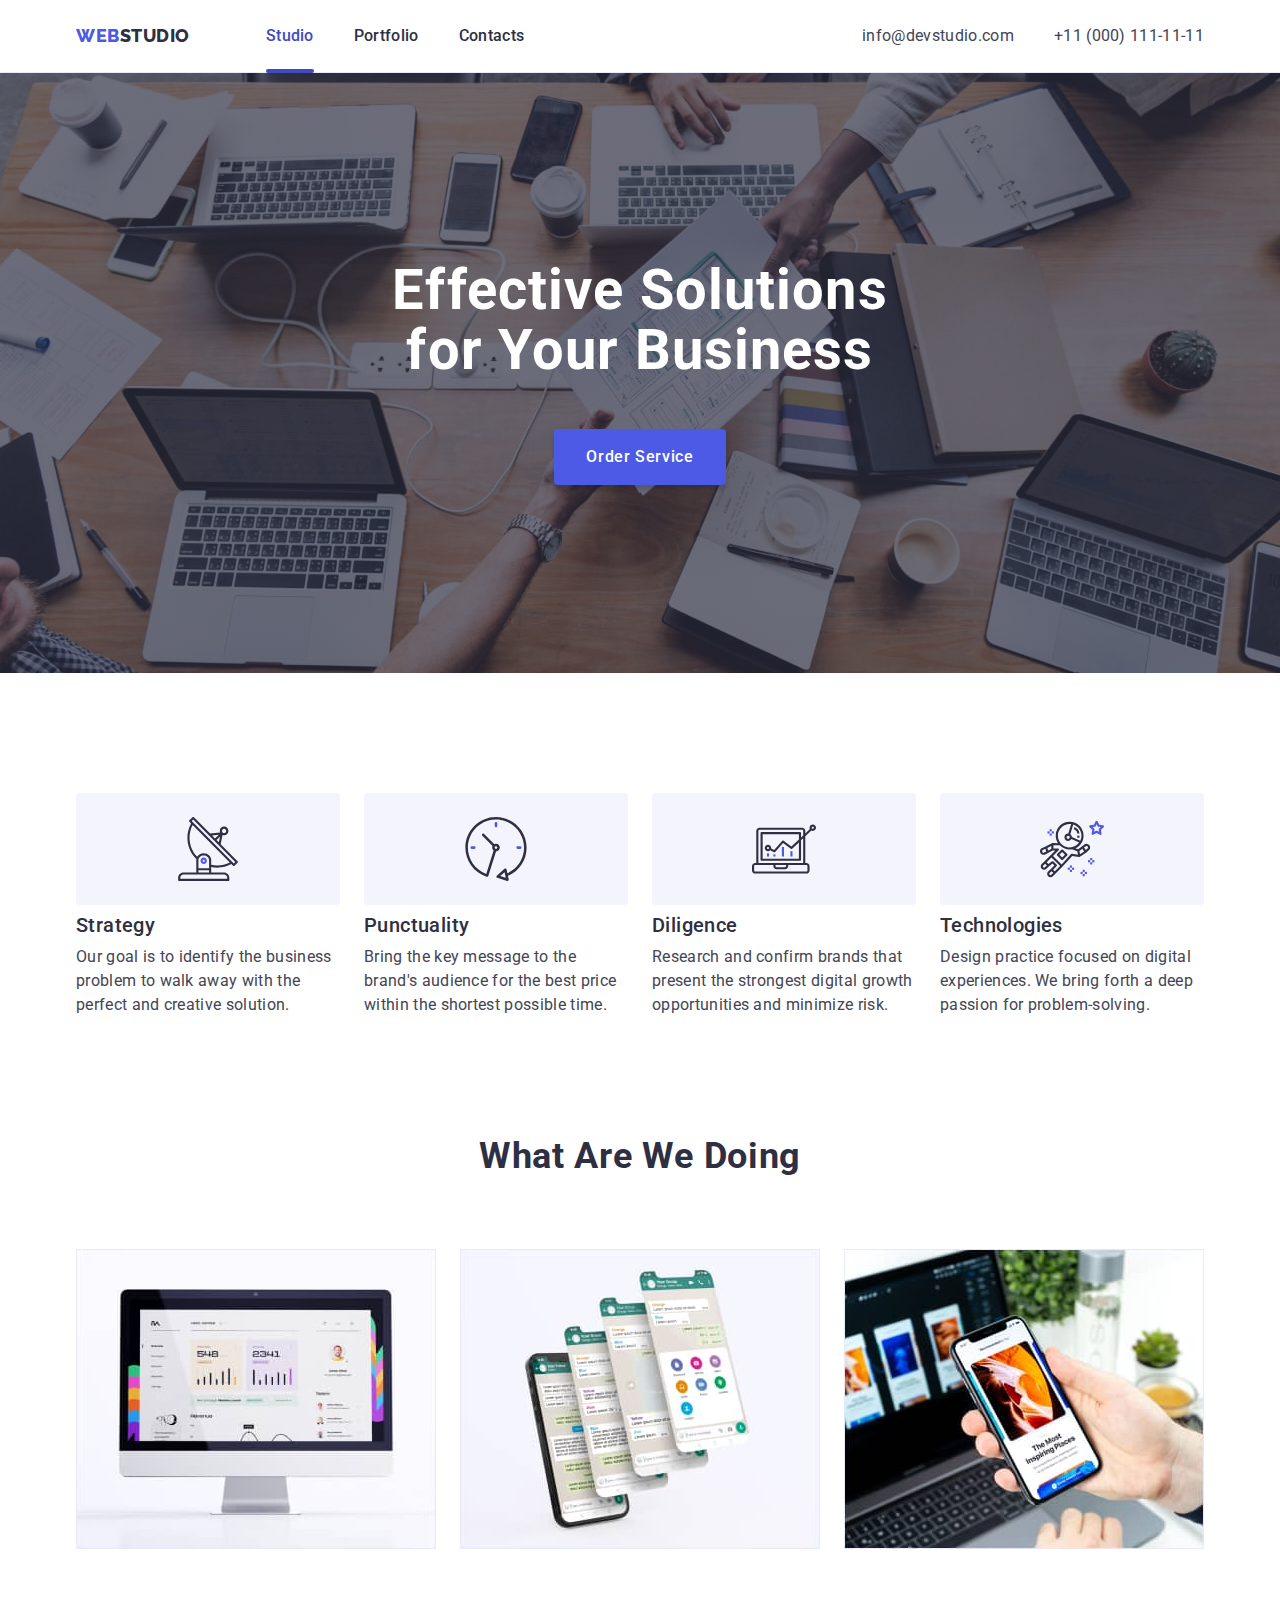
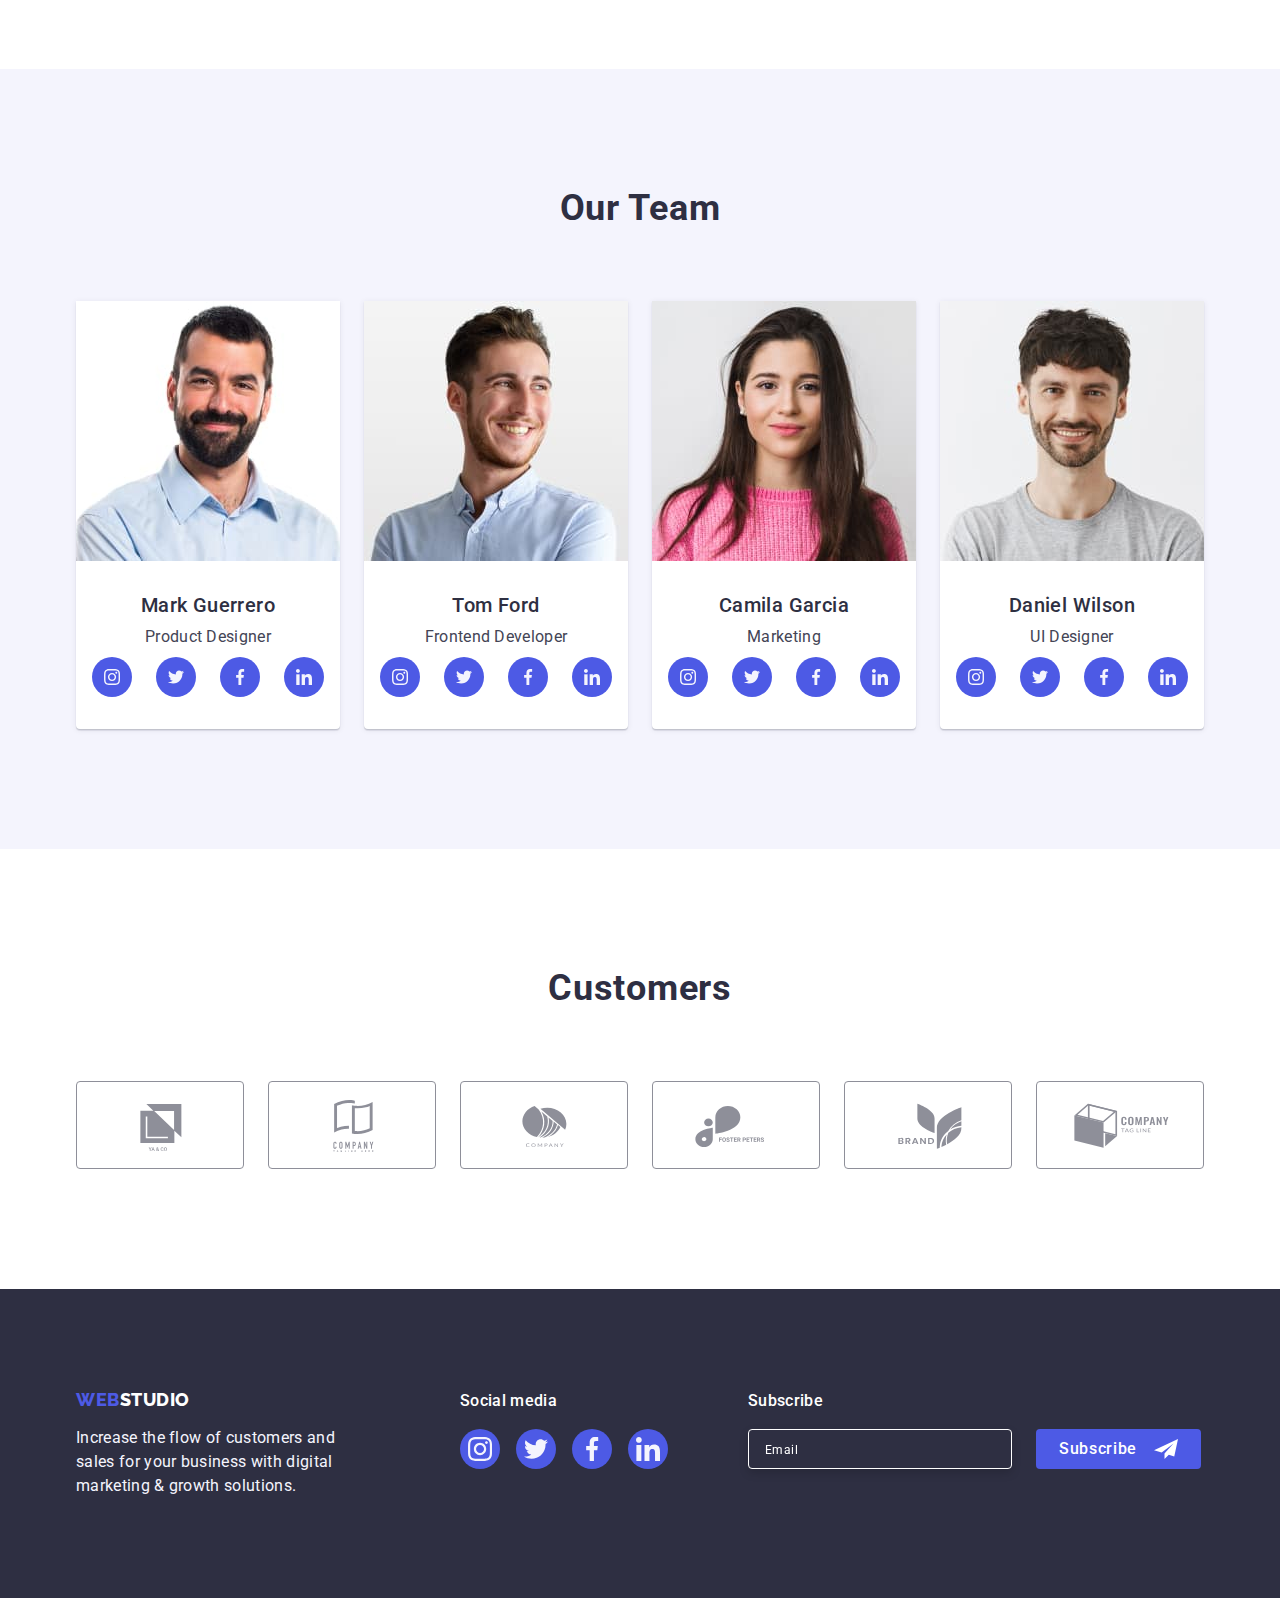
==== commit 21997b3d: "up" ====
--- a/index.html
+++ b/index.html
@@ -46,7 +46,7 @@
  <!-- Primary -->
  <main>
      <section class="section-main dark-theme section">
-         <div class="container hero-container">
+         <div class="container">
          <h1 class="main-title">Effective Solutions for Your Business</h1>   
          <button class="button" type="button" data-modal-open>Order Service</button>
          </div>
--- a/css/styles.css
+++ b/css/styles.css
@@ -40,7 +40,7 @@
     width: 1158px;
     margin-left: auto;
     margin-right: auto;
-    padding: 0 15px 0 15px;
+    padding: 0 15px;
   }
   
   .section {
@@ -104,6 +104,13 @@
 
   .logo-style {
     color: #2e2f42;
+    font-family: var(--secondary-font); 
+    font-weight: 800;
+    font-size: 18px;
+    line-height: 1.17;
+    letter-spacing: 0.03em;
+    text-transform: uppercase;
+    color: #4d5ae5;
   }
   
   .logo {
@@ -219,7 +226,7 @@
 
   .section-main {
    max-width: 1440px;
-   height: 600px; 
+   height: 600px;
    margin: 0 auto;
    background: #2e2f42; 
    background-image: linear-gradient(rgba(46, 47, 66, 0.7),
@@ -229,12 +236,9 @@
    background-position: center;  
    background-repeat: no-repeat;     
    padding: 188px 0; 
+   margin: 0 auto;
   } 
        
-  .hero-container {
-    text-align: center;
-    margin: 0 auto;
-  }
   
   .main-title {
     font-weight: 700;
@@ -244,6 +248,7 @@
     text-align: center;
     max-width: 496px;
     margin: 0 auto 48px auto;
+    text-align: center;
   }
   
   
@@ -524,12 +529,8 @@
     width: 264px;
   }
  
-  .social-list-wrap {
-    margin-right: 80px;
-  }
-
+  
   .social-text {
-    display: inline-block;
     font-weight: 500;
     font-size: 16px;
     line-height: 1.5;
@@ -542,6 +543,7 @@
     display: flex;
     justify-content: center;
     gap: 16px;
+    margin-right: 80px;
   }
   
   .social-list-link-footer {
@@ -552,7 +554,7 @@
     border-radius: 50%;
     align-items: center;
     justify-content: center;
-    transition: background-color 250ms cubic-bezier(0.4, 0, 0.2, 1);
+    transition: background 250ms cubic-bezier(0.4, 0, 0.2, 1);
   }
   .social-list-icon-footer {
     fill: #f4f4fd;
@@ -566,6 +568,7 @@
   .subscr-wrapper {
     display: flex;
     position: relative;
+   
   }
   
   .subscr-text {
@@ -608,7 +611,7 @@
     cursor: pointer;
     min-width: 165px;
     height: 40px;
-    transition: background-color 250ms cubic-bezier(0.4, 0, 0.2, 1);
+    transition: background 250ms cubic-bezier(0.4, 0, 0.2, 1);
     display: flex;
     align-items: center;
     justify-content: space-evenly;
@@ -656,6 +659,7 @@
     position: absolute;
     width: 408px;
     min-height: 584px;
+    padding: 72px 24px 24px 24px;
     background: #fcfcfc;
     box-shadow: 0px 1px 1px rgba(0, 0, 0, 0.14), 0px 1px 3px rgba(0, 0, 0, 0.12),
     0px 2px 1px rgba(0, 0, 0, 0.2);
@@ -682,7 +686,7 @@
     right: 24px;
     cursor: pointer;
     transition: background-color 250ms cubic-bezier(0.4, 0, 0.2, 1),
-    border 250ms cubic-bezier(0.4, 0, 0.2, 1);
+    
   }
   
   .modal-btn-close:hover,
@@ -707,8 +711,7 @@
     text-align: center;
     letter-spacing: 0.02em;
     color: #2e2f42;
-    margin-top: 72px;
-    margin-bottom: 16px;
+    margin: 0 auto 34px auto;
     
   }
   
@@ -716,9 +719,7 @@
     display: flex;
     flex-direction: column;
     width: 360px;
-    height: 336px;
-    margin-left: 24px;
-    margin-right: 24px;
+    
   
     
    
@@ -749,7 +750,7 @@
     border: 1px solid rgba(46, 47, 66, 0.4);
     border-radius: 4px;
     color: var(--secondary-text-color);
-    transition: border-color var(--transition-dur-timing-func), fill var(--transition-dur-timing-func);
+    transition: border-color 250ms cubic-bezier(0.4, 0, 0.2, 1), fill 250ms cubic-bezier(0.4, 0, 0.2, 1);
   }
   
   .modal-form-input:focus {
@@ -769,7 +770,7 @@
     padding-left: 16px;
     border: 1px solid rgba(46, 47, 66, 0.4);
     border-radius: 4px;
-    transition: border-color var(--transition-dur-timing-func);
+    transition: border-color 250ms cubic-bezier(0.4, 0, 0.2, 1);
   }
   
   .modal-form-comments::placeholder {
@@ -788,7 +789,7 @@
     background-image: url(../images/fake-check.svg);
     background-repeat: no-repeat;
     background-position: center center;
-    transition: background var(--transition-dur-timing-func);
+    transition: background-color 250ms cubic-bezier(0.4, 0, 0.2, 1);
   }
   
   .modal-form-check:focus + .modal-form-check-desc .modal-form-fake-check {
@@ -826,7 +827,7 @@
     left: 16px;
     transform: translate(0, -50%);
     fill: #2e2f42;
-    transition: fill var(--transition-dur-timing-func);
+    transition: fill 250ms cubic-bezier(0.4, 0, 0.2, 1);
   }
   
   .modal-form-input-wrapper {
@@ -853,7 +854,7 @@
     background: #4d5ae5;
     box-shadow: 0px 4px 4px rgba(0, 0, 0, 0.15);
     border-radius: 4px;
-    transition: background-color var(--transition-dur-timing-func), color var(--transition-dur-timing-func);
+    transition: background-color 250ms cubic-bezier(0.4, 0, 0.2, 1), color 250ms cubic-bezier(0.4, 0, 0.2, 1);
   }
   
   .modal-submit-btn:focus,
